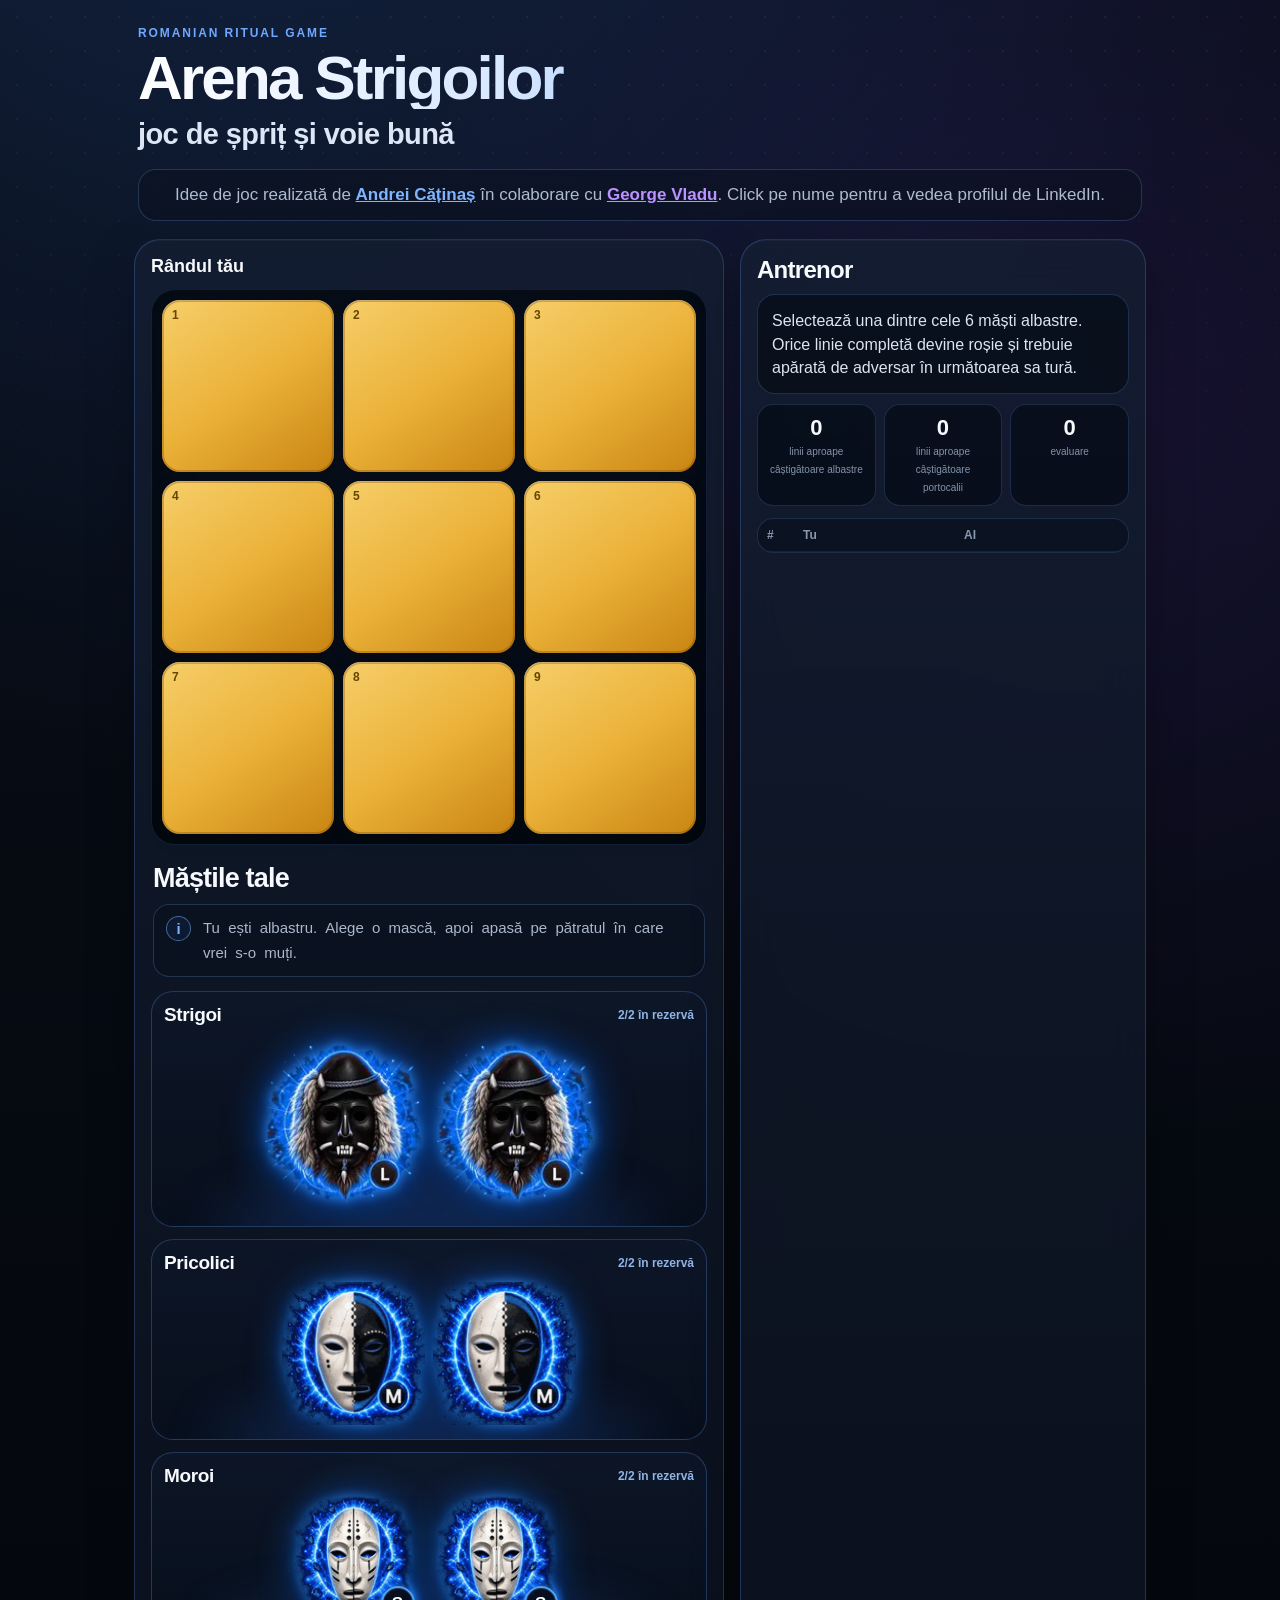
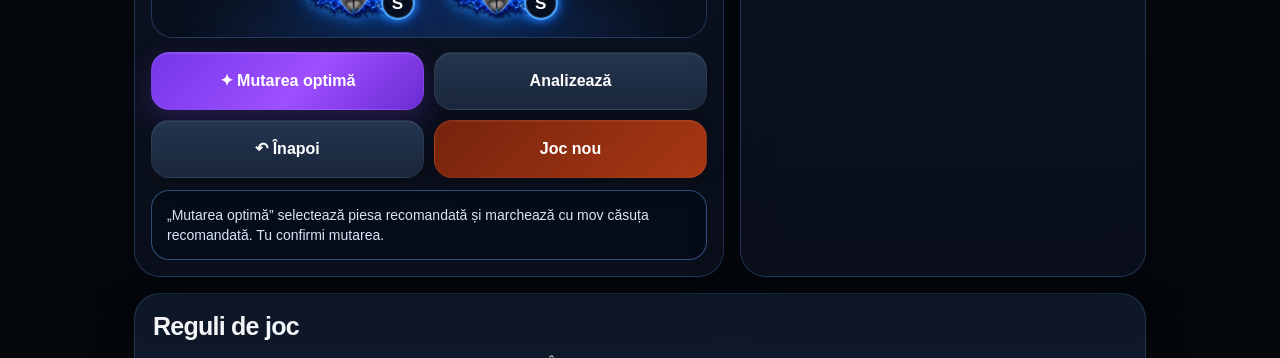
==== apple.html @ c54c4919 "Clone current Arena Strigoilor into Arena Gustului" ====
<!doctype html>
<html lang="ro">
<head>
  <meta charset="utf-8">
  <meta name="viewport" content="width=device-width,initial-scale=1">
  <meta http-equiv="refresh" content="0; url=./">
  <link rel="canonical" href="./">
  <title>Arena Strigoilor</title>
</head>
<body>
  <p>Această adresă a fost înlocuită. <a href="./">Deschide Arena Strigoilor</a>.</p>
</body>
</html>
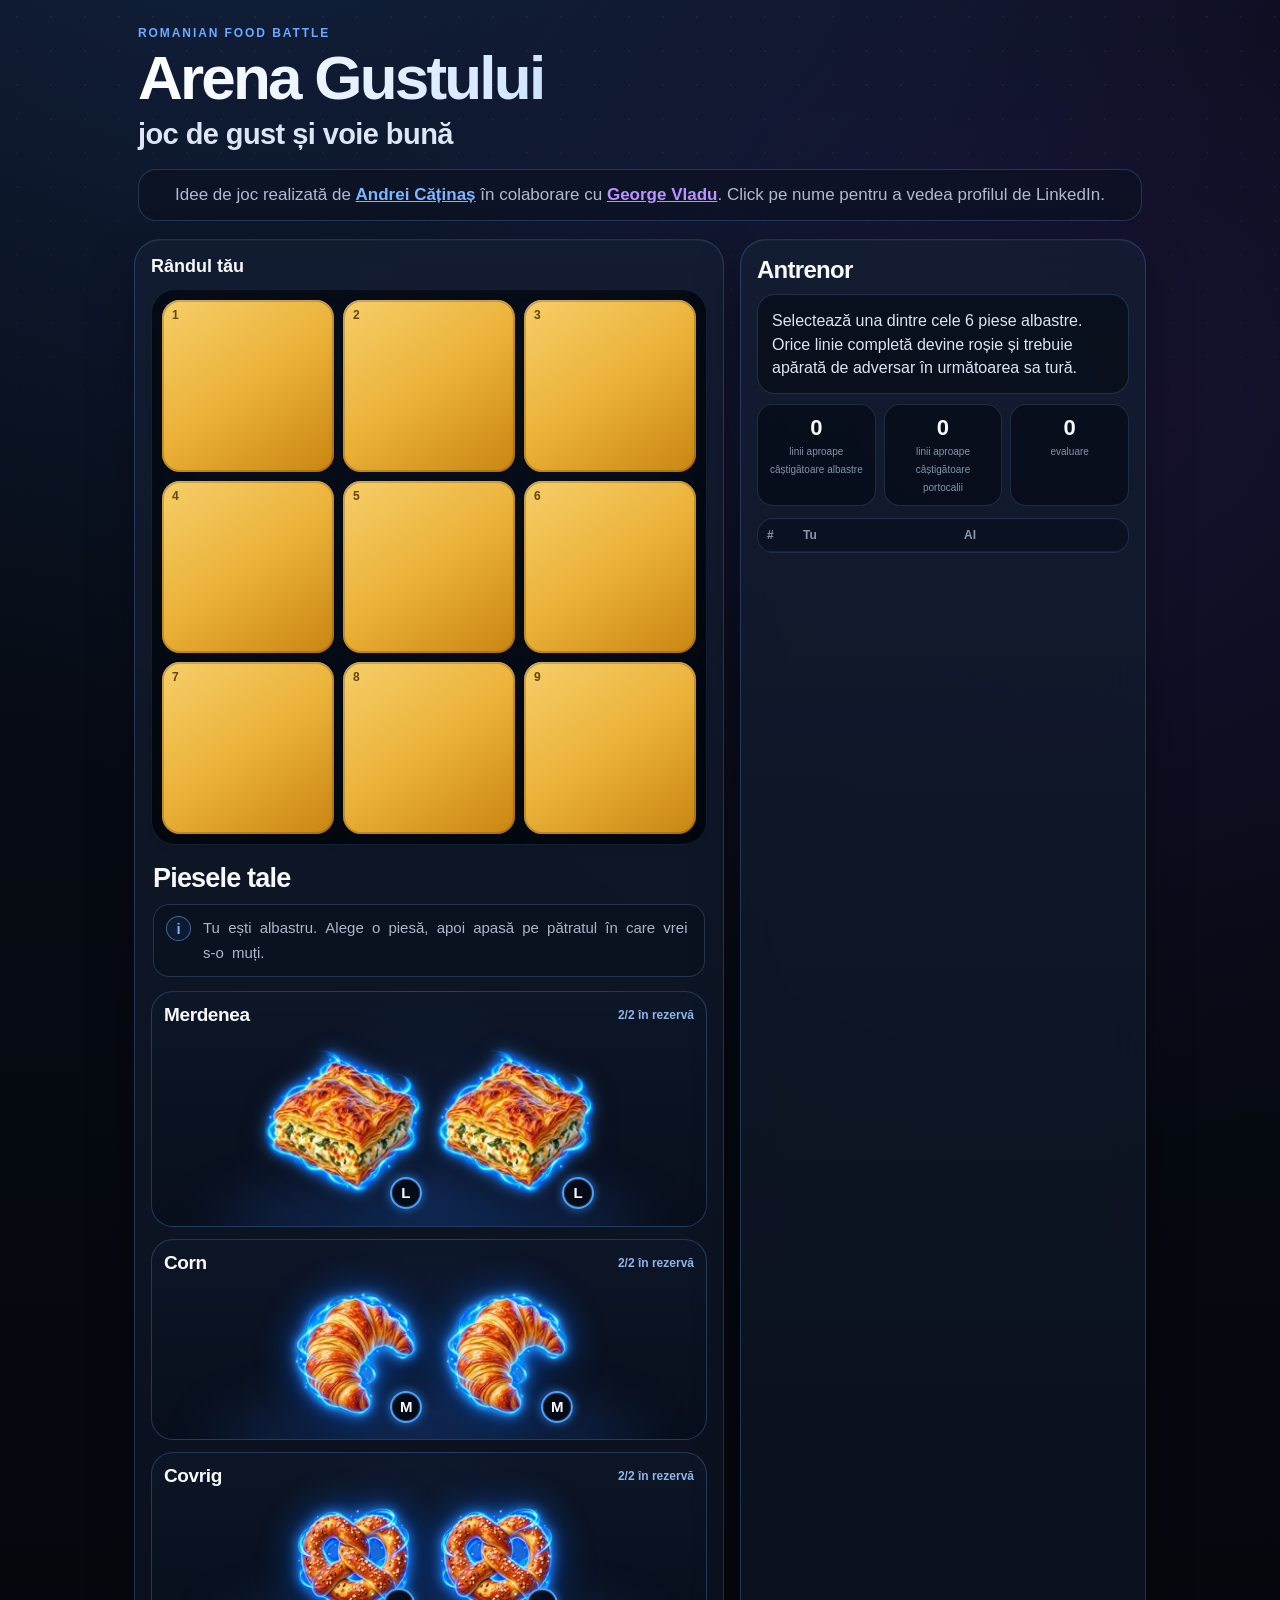
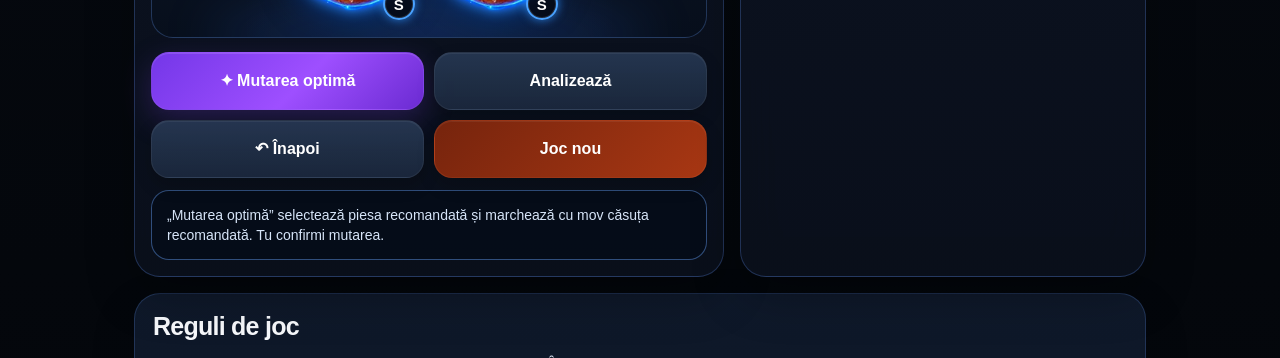
==== commit bb4906e7: "Rename redirect page to Arena Gustului" ====
--- a/apple.html
+++ b/apple.html
@@ -5,9 +5,9 @@
   <meta name="viewport" content="width=device-width,initial-scale=1">
   <meta http-equiv="refresh" content="0; url=./">
   <link rel="canonical" href="./">
-  <title>Arena Strigoilor</title>
+  <title>Arena Gustului</title>
 </head>
 <body>
-  <p>Această adresă a fost înlocuită. <a href="./">Deschide Arena Strigoilor</a>.</p>
+  <p>Această adresă a fost înlocuită. <a href="./">Deschide Arena Gustului</a>.</p>
 </body>
 </html>
